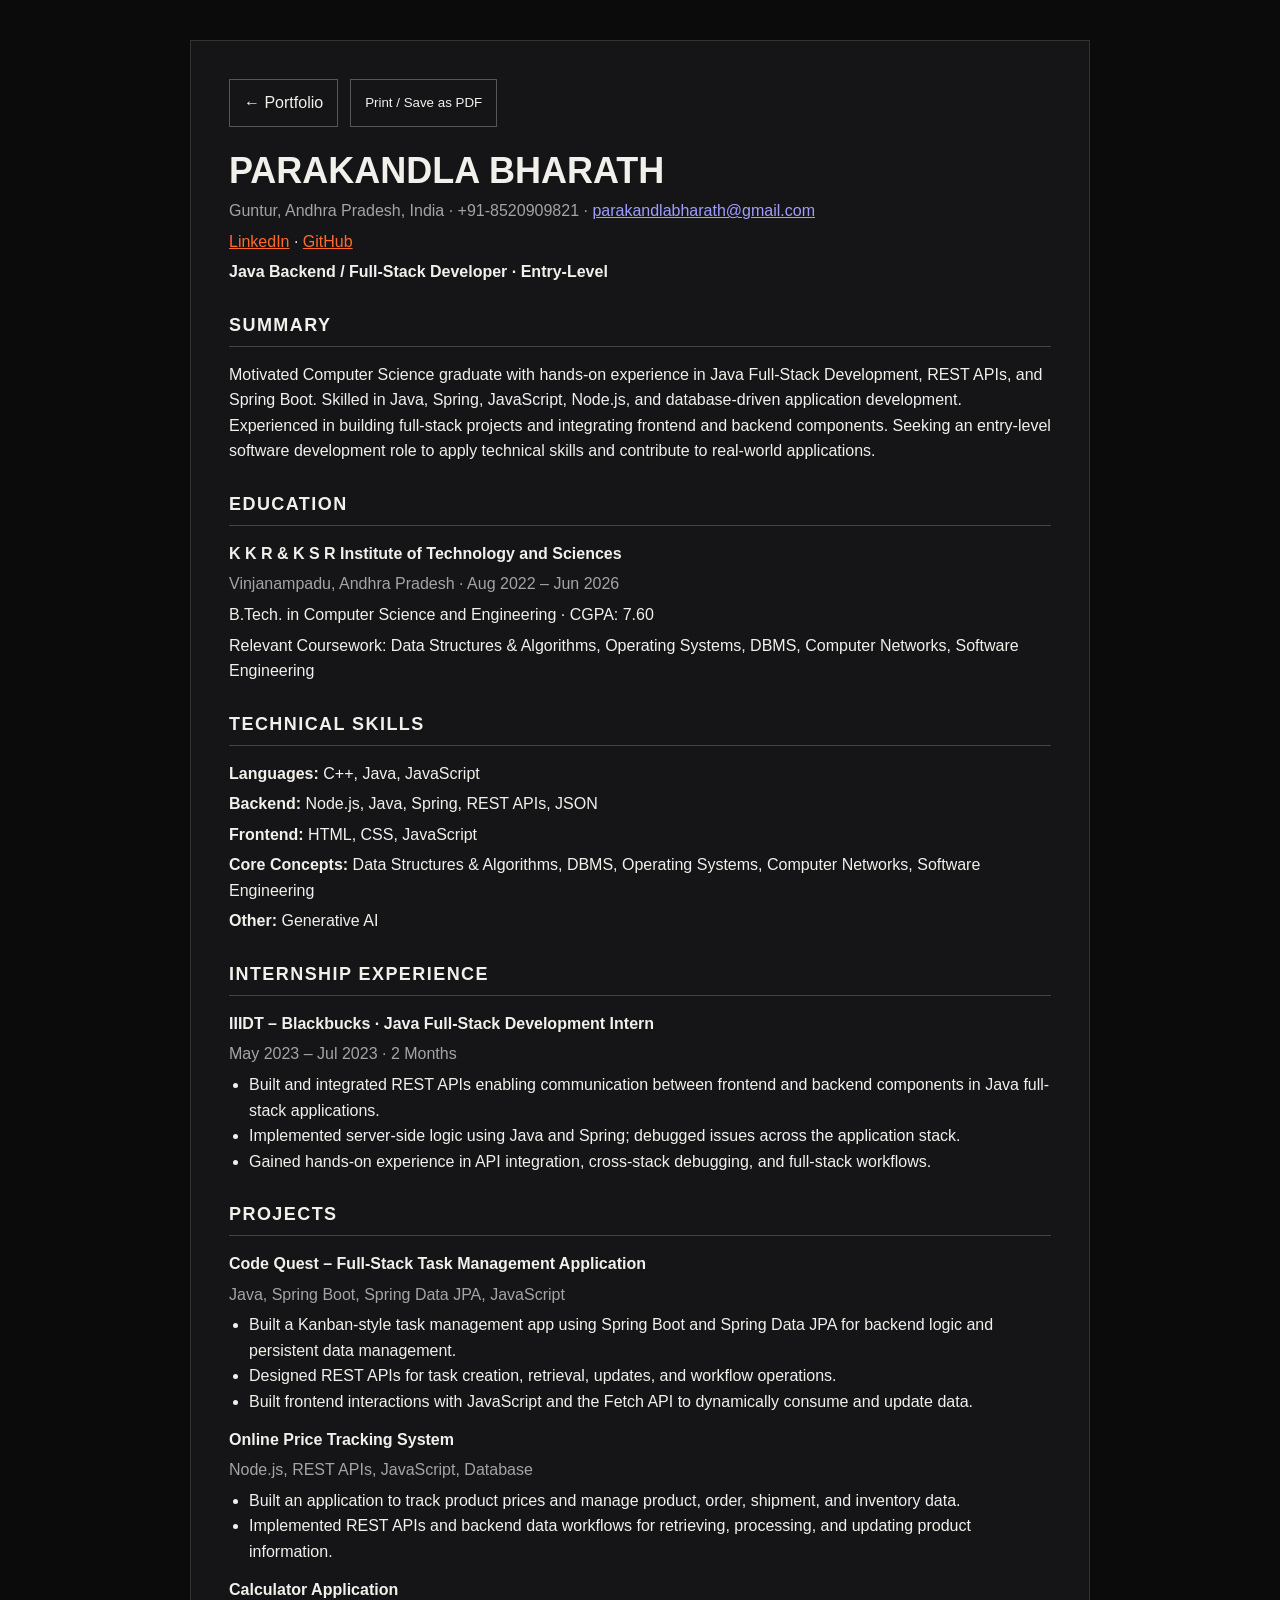
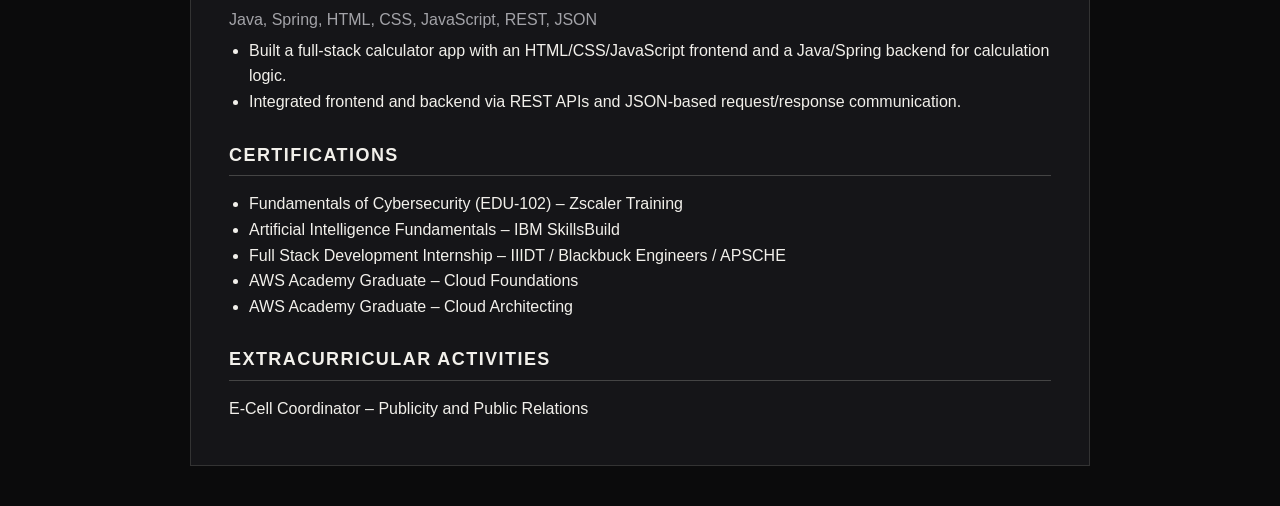
==== resume.html @ 0cecb5ef "Add online resume page" ====
<!doctype html>
<html lang="en">
<head>
<meta charset="utf-8">
<meta name="viewport" content="width=device-width, initial-scale=1">
<title>Résumé — Parakandla Bharath</title>
<meta name="description" content="Résumé of Parakandla Bharath, Java Backend and Full-Stack Developer.">
<link rel="icon" href="assets/favicon.svg" type="image/svg+xml">
<style>
:root{color-scheme:dark;--bg:#0b0b0c;--panel:#151518;--text:#f2f0eb;--muted:#a3a3a8;--accent:#ff6a2b}
*{box-sizing:border-box}body{margin:0;background:var(--bg);color:var(--text);font:16px/1.6 Arial,sans-serif}.page{max-width:900px;margin:40px auto;padding:38px;background:var(--panel);border:1px solid #333}.actions{display:flex;gap:12px;flex-wrap:wrap;margin-bottom:24px}.actions a,.actions button{border:1px solid #555;padding:10px 14px;color:var(--text);background:transparent;text-decoration:none;cursor:pointer}.actions a.primary{background:var(--accent);border-color:var(--accent);color:#fff}h1{font-size:36px;line-height:1.1;margin:0 0 8px}h2{font-size:18px;text-transform:uppercase;letter-spacing:.08em;border-bottom:1px solid #444;padding-bottom:6px;margin-top:26px}h3{margin:12px 0 4px;font-size:16px}p{margin:5px 0}ul{margin:5px 0;padding-left:20px}.meta,.sub{color:var(--muted)}.links a{color:var(--accent)}@media print{body{background:#fff;color:#111}.page{margin:0;padding:0;max-width:none;background:#fff;border:0}.actions{display:none}h2{border-color:#999}.meta,.sub{color:#444}}
</style>
</head>
<body><main class="page">
<div class="actions"><a href="index.html">← Portfolio</a><button onclick="window.print()">Print / Save as PDF</button></div>
<header><h1>PARAKANDLA BHARATH</h1><p class="meta">Guntur, Andhra Pradesh, India · +91-8520909821 · <a href="mailto:parakandlabharath@gmail.com">parakandlabharath@gmail.com</a></p><p class="links"><a href="https://www.linkedin.com/in/bharath-kumar-181316296/">LinkedIn</a> · <a href="https://github.com/parakandlabharath">GitHub</a></p><p><strong>Java Backend / Full-Stack Developer · Entry-Level</strong></p></header>
<section><h2>Summary</h2><p>Motivated Computer Science graduate with hands-on experience in Java Full-Stack Development, REST APIs, and Spring Boot. Skilled in Java, Spring, JavaScript, Node.js, and database-driven application development. Experienced in building full-stack projects and integrating frontend and backend components. Seeking an entry-level software development role to apply technical skills and contribute to real-world applications.</p></section>
<section><h2>Education</h2><h3>K K R & K S R Institute of Technology and Sciences</h3><p class="sub">Vinjanampadu, Andhra Pradesh · Aug 2022 – Jun 2026</p><p>B.Tech. in Computer Science and Engineering · CGPA: 7.60</p><p>Relevant Coursework: Data Structures & Algorithms, Operating Systems, DBMS, Computer Networks, Software Engineering</p></section>
<section><h2>Technical Skills</h2><p><strong>Languages:</strong> C++, Java, JavaScript</p><p><strong>Backend:</strong> Node.js, Java, Spring, REST APIs, JSON</p><p><strong>Frontend:</strong> HTML, CSS, JavaScript</p><p><strong>Core Concepts:</strong> Data Structures & Algorithms, DBMS, Operating Systems, Computer Networks, Software Engineering</p><p><strong>Other:</strong> Generative AI</p></section>
<section><h2>Internship Experience</h2><h3>IIIDT – Blackbucks · Java Full-Stack Development Intern</h3><p class="sub">May 2023 – Jul 2023 · 2 Months</p><ul><li>Built and integrated REST APIs enabling communication between frontend and backend components in Java full-stack applications.</li><li>Implemented server-side logic using Java and Spring; debugged issues across the application stack.</li><li>Gained hands-on experience in API integration, cross-stack debugging, and full-stack workflows.</li></ul></section>
<section><h2>Projects</h2><h3>Code Quest – Full-Stack Task Management Application</h3><p class="sub">Java, Spring Boot, Spring Data JPA, JavaScript</p><ul><li>Built a Kanban-style task management app using Spring Boot and Spring Data JPA for backend logic and persistent data management.</li><li>Designed REST APIs for task creation, retrieval, updates, and workflow operations.</li><li>Built frontend interactions with JavaScript and the Fetch API to dynamically consume and update data.</li></ul>
<h3>Online Price Tracking System</h3><p class="sub">Node.js, REST APIs, JavaScript, Database</p><ul><li>Built an application to track product prices and manage product, order, shipment, and inventory data.</li><li>Implemented REST APIs and backend data workflows for retrieving, processing, and updating product information.</li></ul>
<h3>Calculator Application</h3><p class="sub">Java, Spring, HTML, CSS, JavaScript, REST, JSON</p><ul><li>Built a full-stack calculator app with an HTML/CSS/JavaScript frontend and a Java/Spring backend for calculation logic.</li><li>Integrated frontend and backend via REST APIs and JSON-based request/response communication.</li></ul></section>
<section><h2>Certifications</h2><ul><li>Fundamentals of Cybersecurity (EDU-102) – Zscaler Training</li><li>Artificial Intelligence Fundamentals – IBM SkillsBuild</li><li>Full Stack Development Internship – IIIDT / Blackbuck Engineers / APSCHE</li><li>AWS Academy Graduate – Cloud Foundations</li><li>AWS Academy Graduate – Cloud Architecting</li></ul></section>
<section><h2>Extracurricular Activities</h2><p>E-Cell Coordinator – Publicity and Public Relations</p></section>
</main></body></html>
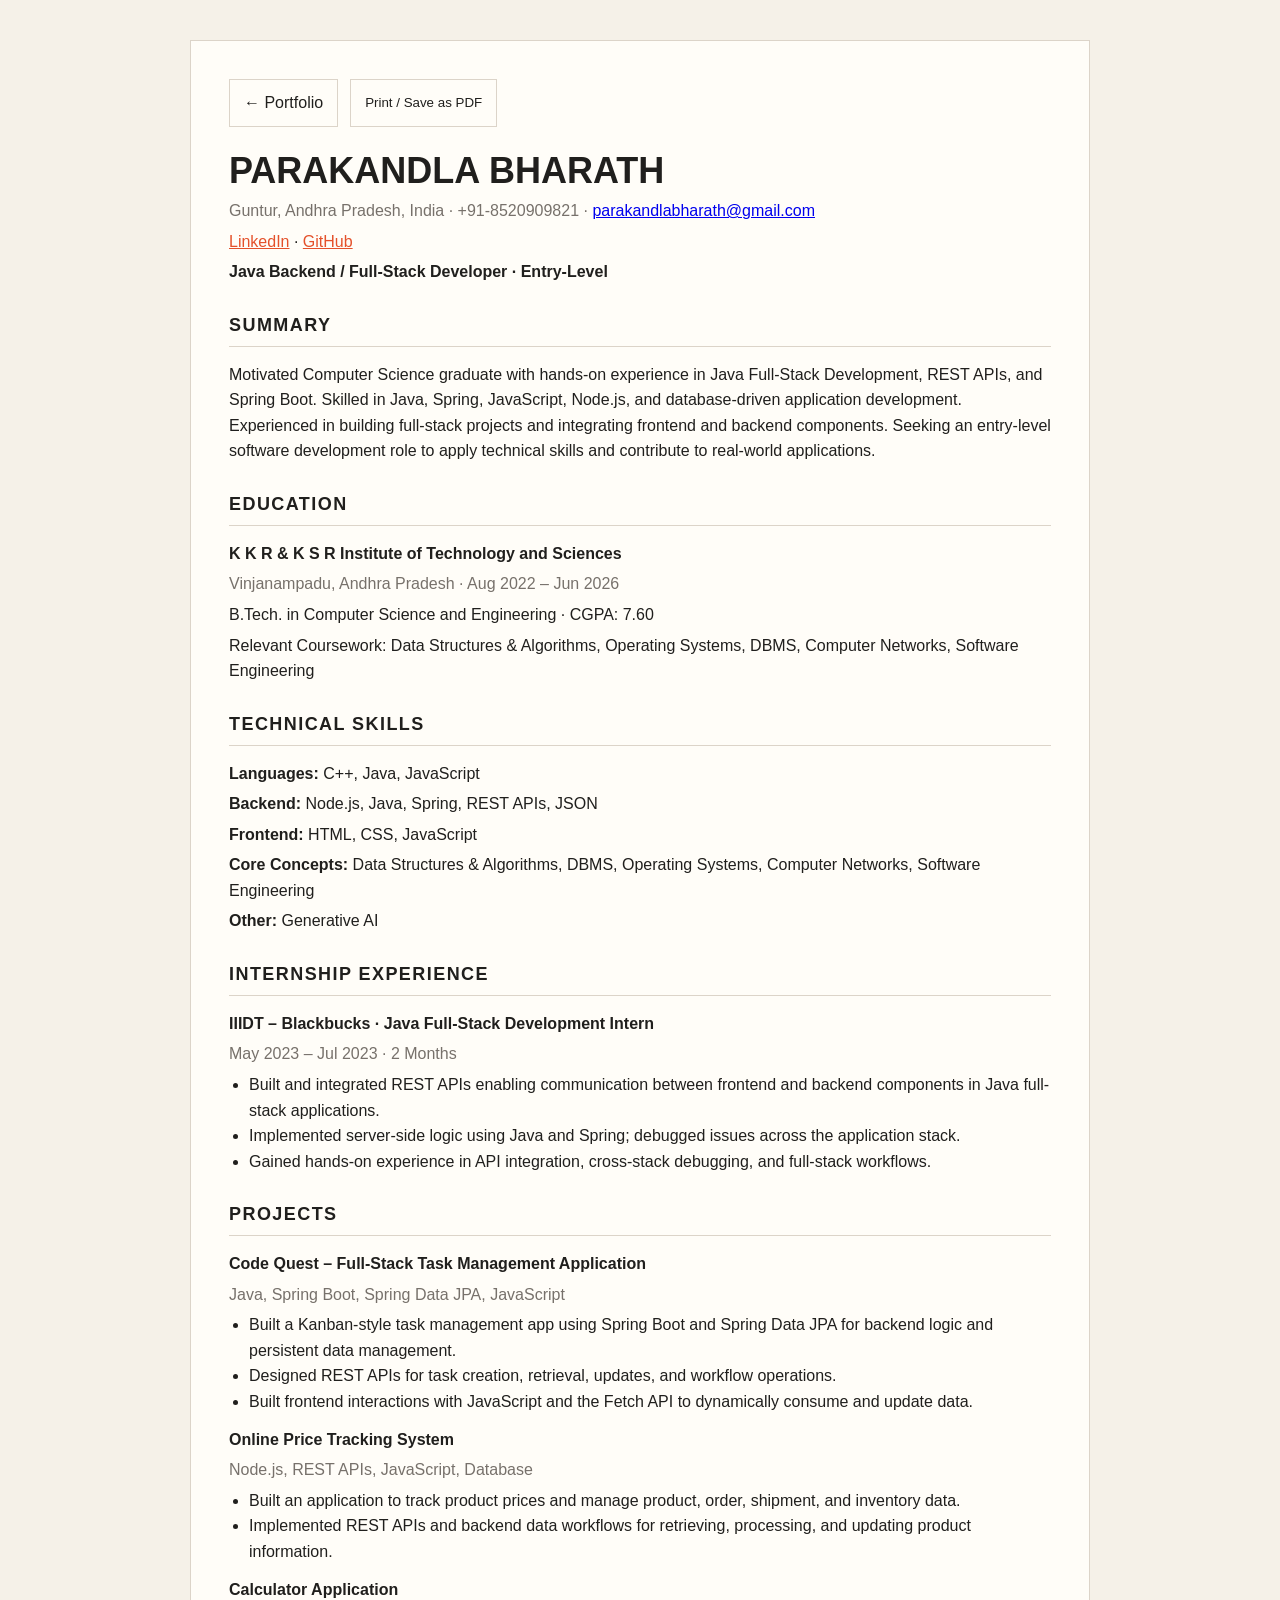
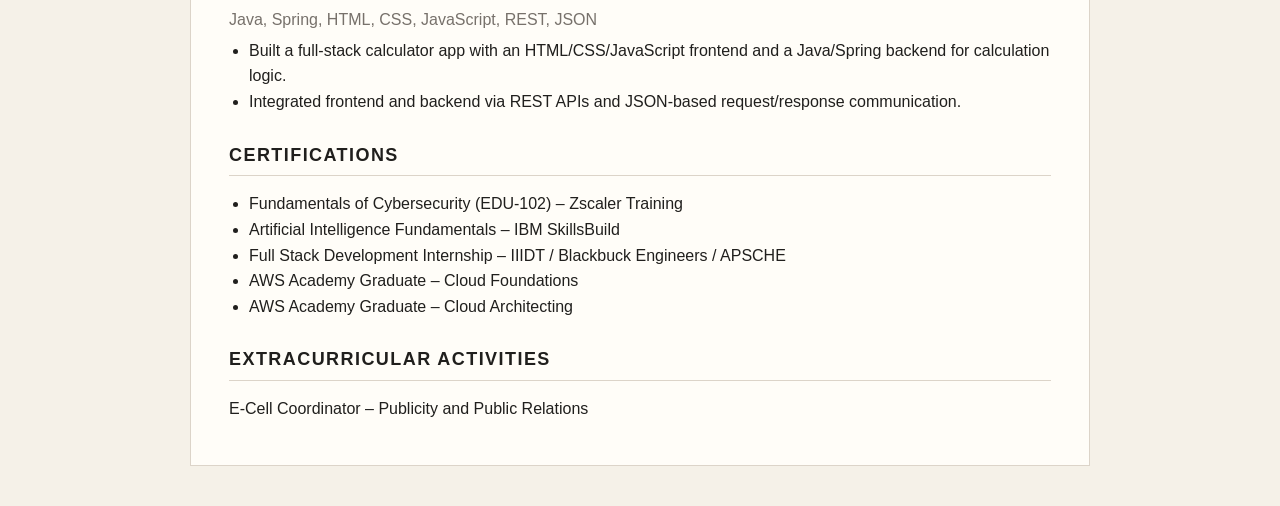
==== commit 9eeefa58: "Match résumé page to new portfolio theme and contact details" ====
--- a/resume.html
+++ b/resume.html
@@ -7,8 +7,8 @@
 <meta name="description" content="Résumé of Parakandla Bharath, Java Backend and Full-Stack Developer.">
 <link rel="icon" href="assets/favicon.svg" type="image/svg+xml">
 <style>
-:root{color-scheme:dark;--bg:#0b0b0c;--panel:#151518;--text:#f2f0eb;--muted:#a3a3a8;--accent:#ff6a2b}
-*{box-sizing:border-box}body{margin:0;background:var(--bg);color:var(--text);font:16px/1.6 Arial,sans-serif}.page{max-width:900px;margin:40px auto;padding:38px;background:var(--panel);border:1px solid #333}.actions{display:flex;gap:12px;flex-wrap:wrap;margin-bottom:24px}.actions a,.actions button{border:1px solid #555;padding:10px 14px;color:var(--text);background:transparent;text-decoration:none;cursor:pointer}.actions a.primary{background:var(--accent);border-color:var(--accent);color:#fff}h1{font-size:36px;line-height:1.1;margin:0 0 8px}h2{font-size:18px;text-transform:uppercase;letter-spacing:.08em;border-bottom:1px solid #444;padding-bottom:6px;margin-top:26px}h3{margin:12px 0 4px;font-size:16px}p{margin:5px 0}ul{margin:5px 0;padding-left:20px}.meta,.sub{color:var(--muted)}.links a{color:var(--accent)}@media print{body{background:#fff;color:#111}.page{margin:0;padding:0;max-width:none;background:#fff;border:0}.actions{display:none}h2{border-color:#999}.meta,.sub{color:#444}}
+:root{color-scheme:light;--bg:#f5f1e8;--panel:#fffdf8;--text:#201f1d;--muted:#77716b;--accent:#e4512b}
+*{box-sizing:border-box}body{margin:0;background:var(--bg);color:var(--text);font:16px/1.6 Arial,sans-serif}.page{max-width:900px;margin:40px auto;padding:38px;background:var(--panel);border:1px solid #dcd4c9}.actions{display:flex;gap:12px;flex-wrap:wrap;margin-bottom:24px}.actions a,.actions button{border:1px solid #dcd4c9;padding:10px 14px;color:var(--text);background:transparent;text-decoration:none;cursor:pointer}.actions a.primary{background:var(--accent);border-color:var(--accent);color:#fff}h1{font-size:36px;line-height:1.1;margin:0 0 8px}h2{font-size:18px;text-transform:uppercase;letter-spacing:.08em;border-bottom:1px solid #dcd4c9;padding-bottom:6px;margin-top:26px}h3{margin:12px 0 4px;font-size:16px}p{margin:5px 0}ul{margin:5px 0;padding-left:20px}.meta,.sub{color:var(--muted)}.links a{color:var(--accent)}@media print{body{background:#fff;color:#111}.page{margin:0;padding:0;max-width:none;background:#fff;border:0}.actions{display:none}h2{border-color:#999}.meta,.sub{color:#444}}
 </style>
 </head>
 <body><main class="page">
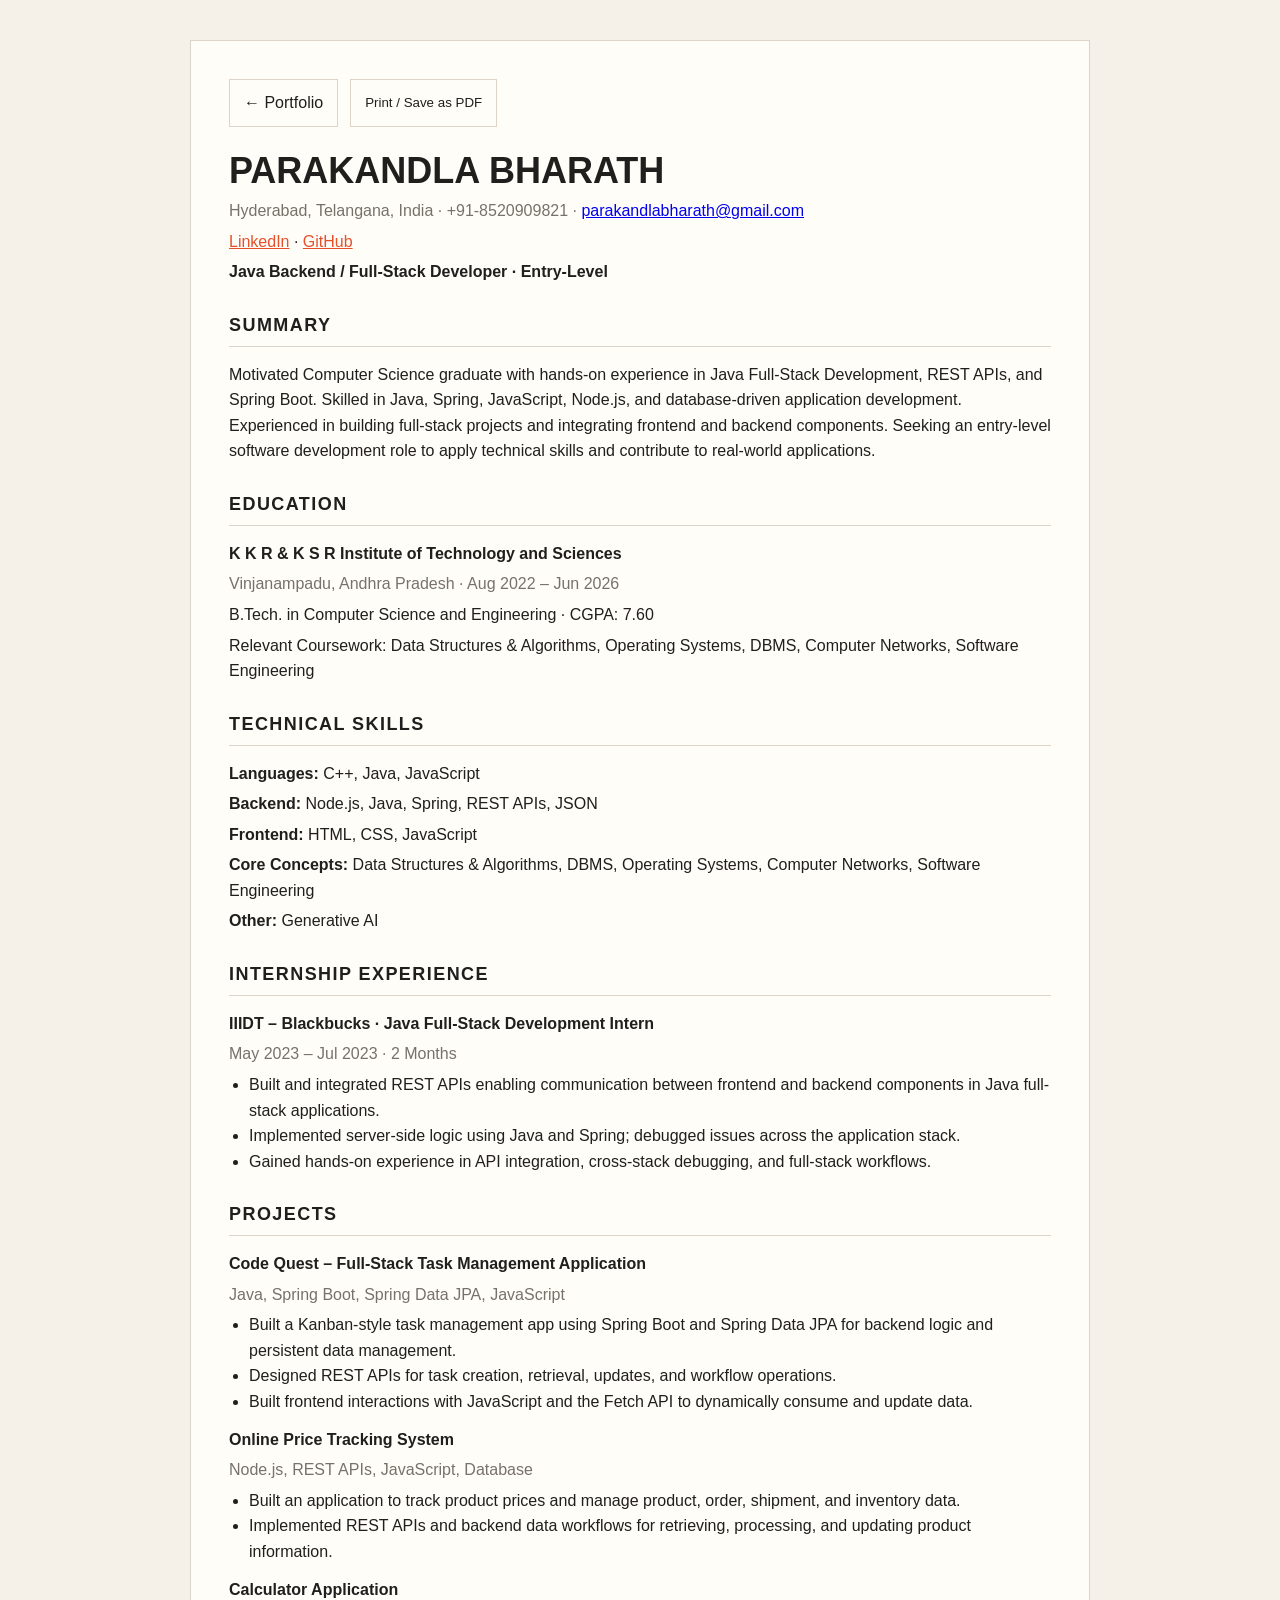
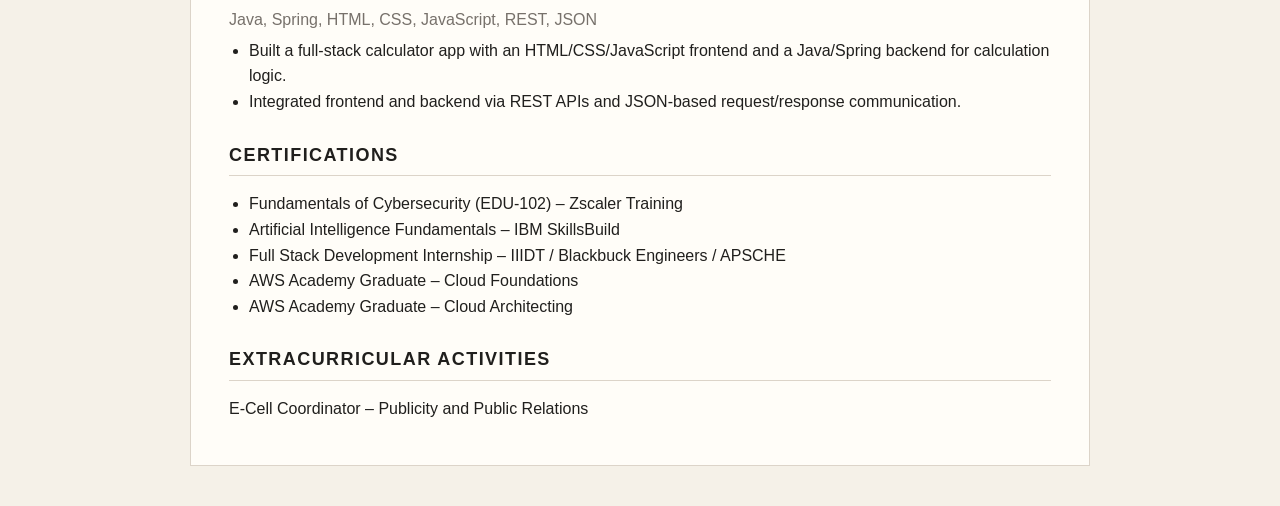
==== commit ee5e31ef: "Update resume location and title" ====
--- a/resume.html
+++ b/resume.html
@@ -3,8 +3,8 @@
 <head>
 <meta charset="utf-8">
 <meta name="viewport" content="width=device-width, initial-scale=1">
-<title>Résumé — Parakandla Bharath</title>
-<meta name="description" content="Résumé of Parakandla Bharath, Java Backend and Full-Stack Developer.">
+<title>Resume — Parakandla Bharath</title>
+<meta name="description" content="Resume of Parakandla Bharath, Java Backend and Full-Stack Developer.">
 <link rel="icon" href="assets/favicon.svg" type="image/svg+xml">
 <style>
 :root{color-scheme:light;--bg:#f5f1e8;--panel:#fffdf8;--text:#201f1d;--muted:#77716b;--accent:#e4512b}
@@ -13,7 +13,7 @@
 </head>
 <body><main class="page">
 <div class="actions"><a href="index.html">← Portfolio</a><button onclick="window.print()">Print / Save as PDF</button></div>
-<header><h1>PARAKANDLA BHARATH</h1><p class="meta">Guntur, Andhra Pradesh, India · +91-8520909821 · <a href="mailto:parakandlabharath@gmail.com">parakandlabharath@gmail.com</a></p><p class="links"><a href="https://www.linkedin.com/in/bharath-kumar-181316296/">LinkedIn</a> · <a href="https://github.com/parakandlabharath">GitHub</a></p><p><strong>Java Backend / Full-Stack Developer · Entry-Level</strong></p></header>
+<header><h1>PARAKANDLA BHARATH</h1><p class="meta">Hyderabad, Telangana, India · +91-8520909821 · <a href="mailto:parakandlabharath@gmail.com">parakandlabharath@gmail.com</a></p><p class="links"><a href="https://www.linkedin.com/in/bharath-kumar-181316296/">LinkedIn</a> · <a href="https://github.com/parakandlabharath">GitHub</a></p><p><strong>Java Backend / Full-Stack Developer · Entry-Level</strong></p></header>
 <section><h2>Summary</h2><p>Motivated Computer Science graduate with hands-on experience in Java Full-Stack Development, REST APIs, and Spring Boot. Skilled in Java, Spring, JavaScript, Node.js, and database-driven application development. Experienced in building full-stack projects and integrating frontend and backend components. Seeking an entry-level software development role to apply technical skills and contribute to real-world applications.</p></section>
 <section><h2>Education</h2><h3>K K R & K S R Institute of Technology and Sciences</h3><p class="sub">Vinjanampadu, Andhra Pradesh · Aug 2022 – Jun 2026</p><p>B.Tech. in Computer Science and Engineering · CGPA: 7.60</p><p>Relevant Coursework: Data Structures & Algorithms, Operating Systems, DBMS, Computer Networks, Software Engineering</p></section>
 <section><h2>Technical Skills</h2><p><strong>Languages:</strong> C++, Java, JavaScript</p><p><strong>Backend:</strong> Node.js, Java, Spring, REST APIs, JSON</p><p><strong>Frontend:</strong> HTML, CSS, JavaScript</p><p><strong>Core Concepts:</strong> Data Structures & Algorithms, DBMS, Operating Systems, Computer Networks, Software Engineering</p><p><strong>Other:</strong> Generative AI</p></section>
